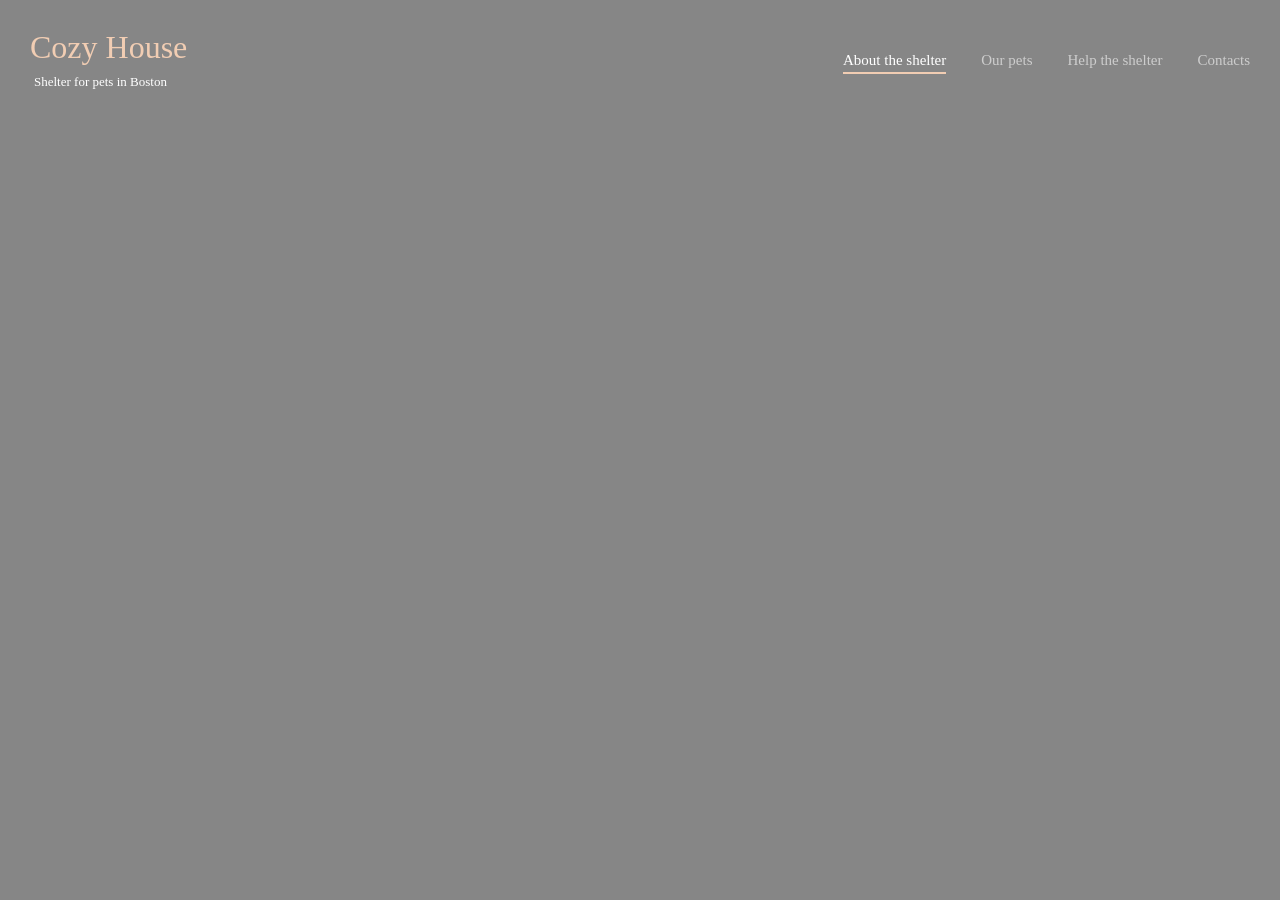
==== index.html @ 493c9ccb "header done adaptive+" ====
<!DOCTYPE html>
<html lang="en">
<head>
    <meta charset="UTF-8">
    <meta name="viewport" content="width=device-width, initial-scale=1.0">
    <title>Document</title>
    <link rel="stylesheet" href="style.css">
</head>
    <body>
       <header>
            <div class="logo">
                <p class="logo_title">Cozy House</p>
                <p class="logo_subtitle">Shelter for pets in Boston</p>
            </div>
            <nav>
                <ul class="nav_list">
                    <li class="active">About the shelter</li>
                    <li>Our pets</li>
                    <li>Help the shelter</li>
                    <li>Contacts</li>
                </ul>
            </nav>
            <img width="30" height="22" src="./images/burger_menu.svg" alt="burger_menu">
       </header>
    </body>
</html>
---- style.css ----
* {
  margin: 0;
  padding: 0;
  box-sizing: border-box;
  transition: 0.5s;
}
body {
  padding: 30px 10px 0px;
  background: #00000079;
}
header {
  display: flex;
  justify-content: space-between;
  align-items: center;
  padding: 0px 10px;
}
header > nav {
  display: none;
}
header > .logo > .logo_title {
  font-size: 32px;
  font-weight: 400;
  line-height: 35.2px;
  letter-spacing: 6%;
  color: #F1CDB3;
  margin-bottom: 10px;
}
header > .logo > .logo_subtitle {
  font-size: 13px;
  font-weight: 400;
  line-height: 14.95px;
  letter-spacing: 10%;
  color: #FFFFFF;
  margin-left: 4px;
}
@media (min-width: 768px) {
  body {
    padding: 30px 30px 0px;
  }
  header {
    padding: 0px;
  }
  header > img {
    display: none;
  }
  header nav {
    display: block;
  }
  header nav > .nav_list {
    display: flex;
    align-items: center;
    gap: 35px;
    list-style-type: none;
  }
  header nav > .nav_list > li {
    font-size: 15px;
    font-weight: 400;
    line-height: 24px;
    letter-spacing: normal;
    color: #CDCDCD;
    position: relative;
  }
  header nav > .nav_list > li:hover {
    color: #FFFFFF;
  }
  header nav > .nav_list > li:hover::after {
    display: block;
    position: absolute;
    content: "";
    width: 100%;
    height: 2px;
    background-color: #F1CDB3;
  }
  header nav > .nav_list > .active {
    color: #FFFFFF;
  }
  header nav > .nav_list > .active::after {
    display: block;
    position: absolute;
    content: "";
    width: 100%;
    height: 2px;
    background-color: #F1CDB3;
  }
}
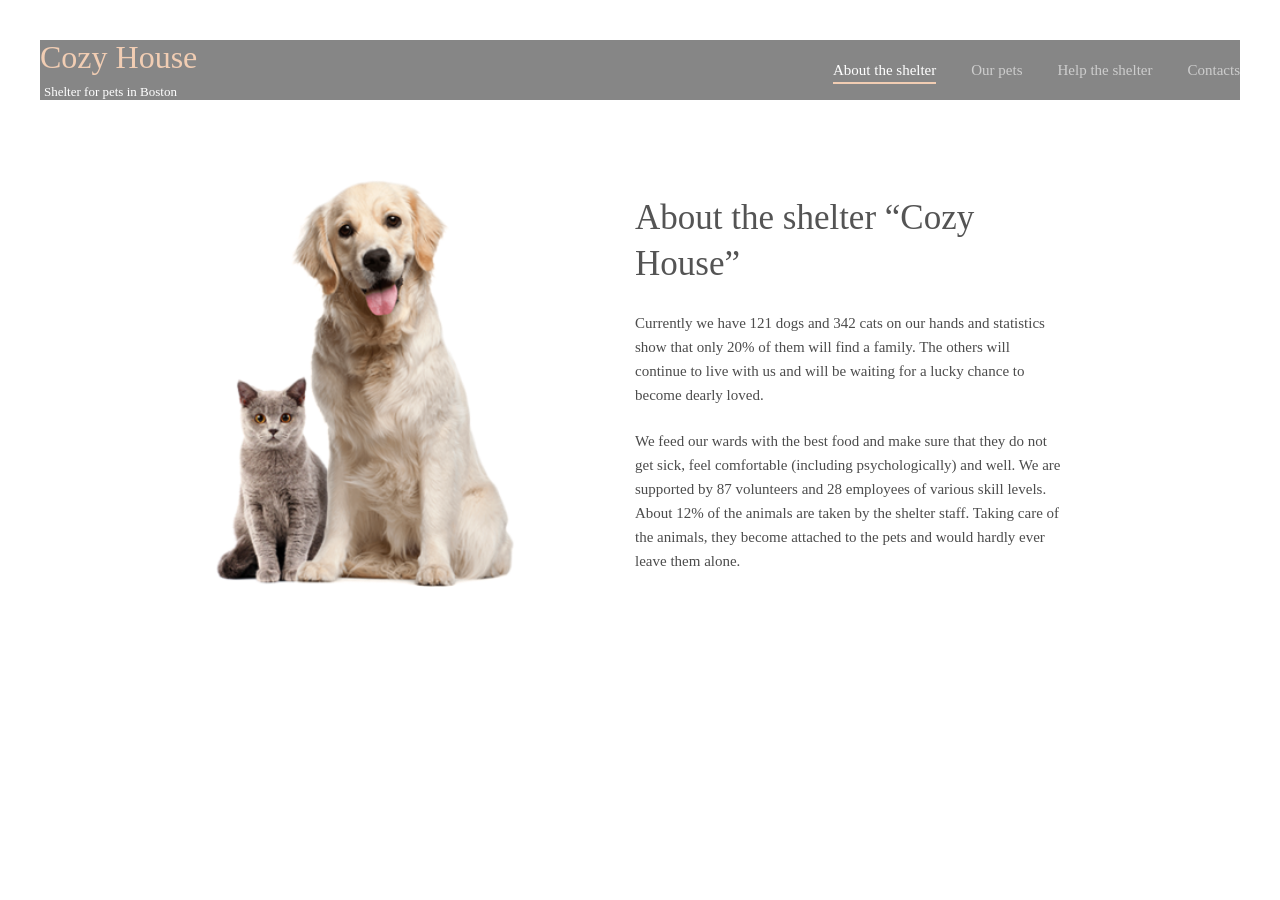
==== commit eb943c3f: "second lesson" ====
--- a/index.html
+++ b/index.html
@@ -22,5 +22,23 @@
             </nav>
             <img width="30" height="22" src="./images/burger_menu.svg" alt="burger_menu">
        </header>
+       <main>
+        <section id="hero"></section>
+        <section id="about_us">
+            <div class="about_us_info">
+                <h2>
+                    About the shelter
+                    “Cozy House”
+                </h2>
+                <p>
+                    Currently we have 121 dogs and 342 cats on our hands and statistics show that only 20% of them will find a family. The others will continue to live with us and will be waiting for a lucky chance to become dearly loved.
+                </p>
+                <p>
+                    We feed our wards with the best food and make sure that they do not get sick, feel comfortable (including psychologically) and well. We are supported by 87 volunteers and 28 employees of various skill levels. About 12% of the animals are taken by the shelter staff. Taking care of the animals, they become attached to the pets and would hardly ever leave them alone.
+                </p>
+            </div>
+            <img src="./images/about-pets.png" alt="pets_image">
+        </section>
+       </main>
     </body>
 </html>
--- a/style.css
+++ b/style.css
@@ -6,9 +6,9 @@
 }
 body {
   padding: 30px 10px 0px;
+}
+header {
   background: #00000079;
-}
-header {
   display: flex;
   justify-content: space-between;
   align-items: center;
@@ -33,7 +33,38 @@
   color: #FFFFFF;
   margin-left: 4px;
 }
-@media (min-width: 768px) {
+#about_us {
+  background: #FFFFFF;
+  padding: 42px 15px 42.4px;
+  text-align: center;
+}
+#about_us > .about_us_info {
+  text-align: left;
+  margin-bottom: 42px;
+}
+#about_us > .about_us_info > h2 {
+  font-size: 25px;
+  font-weight: 400;
+  line-height: 32.5px;
+  letter-spacing: 6%;
+  color: #545454;
+  margin-bottom: 25px;
+}
+#about_us > .about_us_info > p {
+  font-size: 15px;
+  font-weight: 400;
+  line-height: 24px;
+  letter-spacing: 0px;
+  color: #4C4C4C;
+}
+#about_us > .about_us_info > p:first-of-type {
+  margin-bottom: 22px;
+}
+#about_us > img {
+  width: 260px;
+  height: 353.6px;
+}
+@media (min-width: 768px) and (max-width: 1280px) {
   body {
     padding: 30px 30px 0px;
   }
@@ -82,4 +113,93 @@
     height: 2px;
     background-color: #F1CDB3;
   }
-}
+  #about_us {
+    width: 437px;
+    margin: auto;
+    padding: 80px 0 100px;
+    text-align: center;
+  }
+  #about_us > .about_us_info {
+    text-align: left;
+    margin-bottom: 80px;
+  }
+  #about_us > .about_us_info > h2 {
+    font-size: 35px;
+    font-weight: 400;
+    line-height: 45.5px;
+    letter-spacing: 6%;
+    color: #545454;
+  }
+  #about_us > img {
+    width: 300px;
+    height: 408px;
+  }
+}
+@media (min-width: 1280px) {
+  body {
+    padding: 40px 40px 0px;
+  }
+  header {
+    padding: 0px;
+  }
+  header > img {
+    display: none;
+  }
+  header nav {
+    display: block;
+  }
+  header nav > .nav_list {
+    display: flex;
+    align-items: center;
+    gap: 35px;
+    list-style-type: none;
+  }
+  header nav > .nav_list > li {
+    font-size: 15px;
+    font-weight: 400;
+    line-height: 24px;
+    letter-spacing: normal;
+    color: #CDCDCD;
+    position: relative;
+  }
+  header nav > .nav_list > li:hover {
+    color: #FFFFFF;
+  }
+  header nav > .nav_list > li:hover::after {
+    display: block;
+    position: absolute;
+    content: "";
+    width: 100%;
+    height: 2px;
+    background-color: #F1CDB3;
+  }
+  header nav > .nav_list > .active {
+    color: #FFFFFF;
+  }
+  header nav > .nav_list > .active::after {
+    display: block;
+    position: absolute;
+    content: "";
+    width: 100%;
+    height: 2px;
+    background-color: #F1CDB3;
+  }
+  #about_us {
+    width: 100%;
+    padding: 80px 0 100px;
+    display: flex;
+    flex-direction: row-reverse;
+    align-items: center;
+    justify-content: center;
+    gap: 120px;
+  }
+  #about_us > .about_us_info {
+    width: 430px;
+    text-align: left;
+    margin-bottom: 0px;
+  }
+  #about_us > img {
+    width: 300px;
+    height: 408px;
+  }
+}
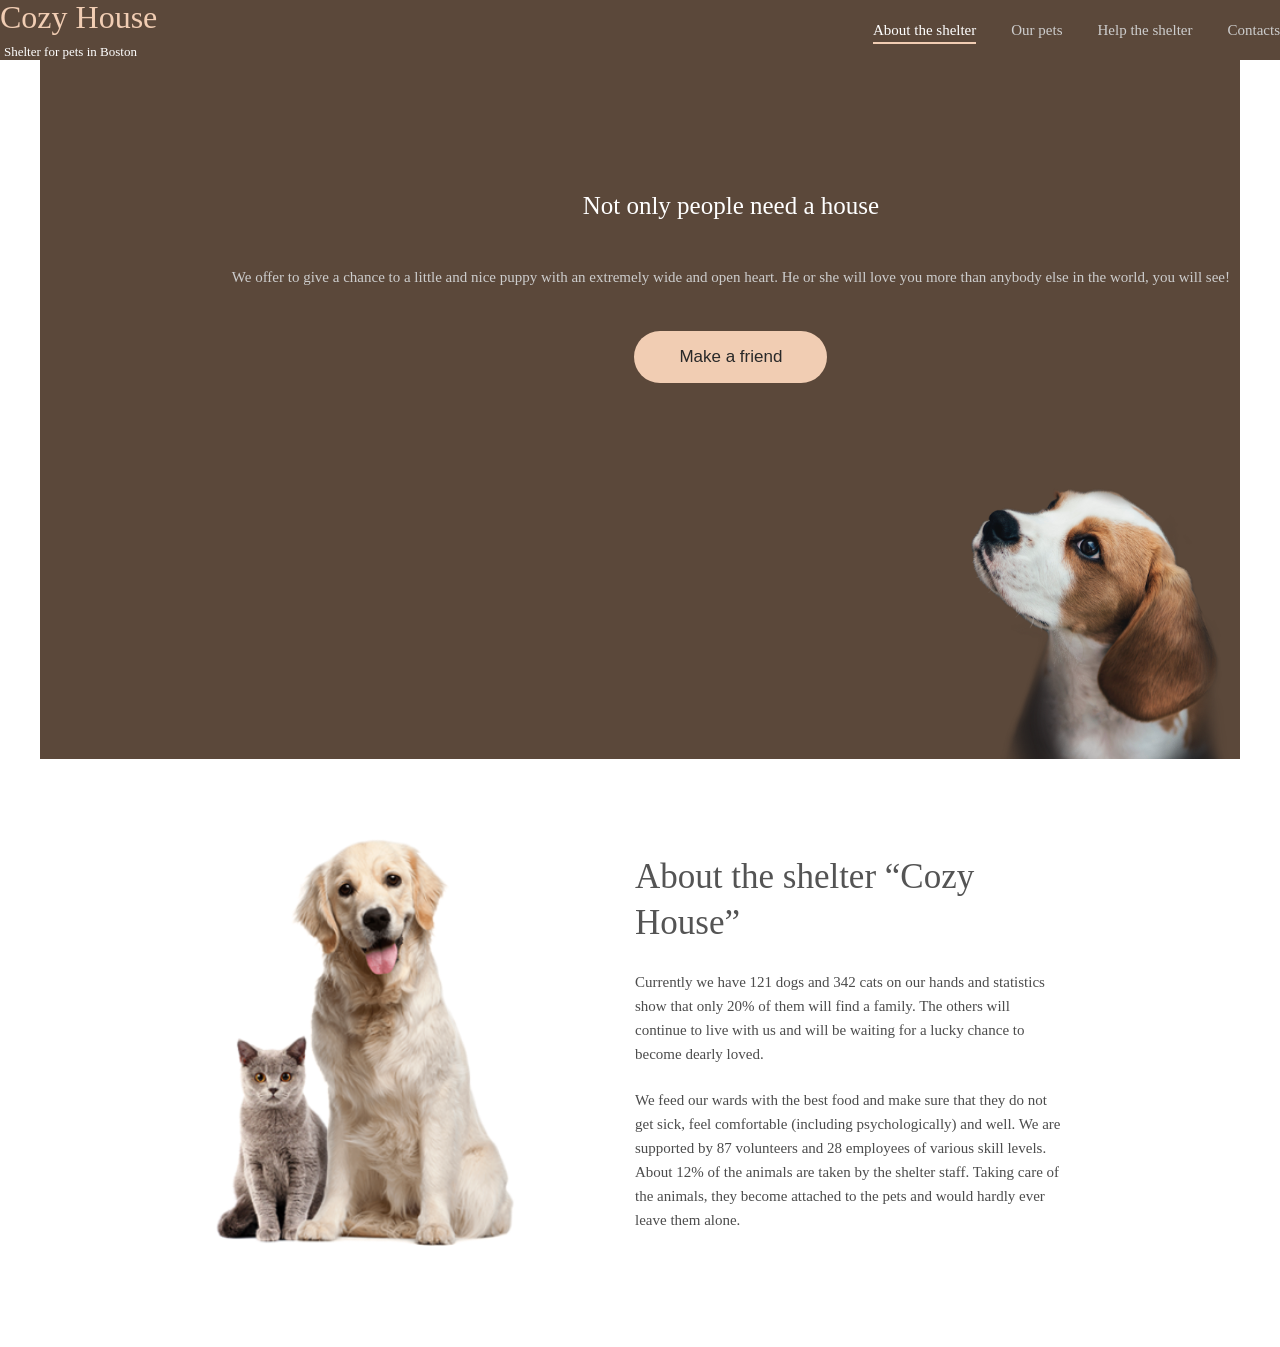
==== commit 3c49d741: "second lesson" ====
--- a/index.html
+++ b/index.html
@@ -23,7 +23,19 @@
             <img width="30" height="22" src="./images/burger_menu.svg" alt="burger_menu">
        </header>
        <main>
-        <section id="hero"></section>
+        <section id="hero">
+            <div class="content">
+                <h1>
+                    Not only people
+                    need a house
+                </h1>
+                <p>
+                    We offer to give a chance to a little and nice puppy with an extremely wide and open heart. He or she will love you more than anybody else in the world, you will see!
+                </p>
+                <button type="button">Make a friend</button>
+            </div>
+            <img src="./images/hero_image.png" alt="big_pat_image">
+        </section>
         <section id="about_us">
             <div class="about_us_info">
                 <h2>
--- a/style.css
+++ b/style.css
@@ -4,15 +4,19 @@
   box-sizing: border-box;
   transition: 0.5s;
 }
-body {
-  padding: 30px 10px 0px;
+section {
+  padding: 0px 10px;
 }
 header {
-  background: #00000079;
+  position: fixed;
+  background: linear-gradient(#5B483A 100%, #262425 100%, #211F20);
+  top: 0px;
+  padding: 30px 10px;
+  left: 0;
+  width: 100%;
   display: flex;
   justify-content: space-between;
   align-items: center;
-  padding: 0px 10px;
 }
 header > nav {
   display: none;
@@ -32,6 +36,51 @@
   letter-spacing: 10%;
   color: #FFFFFF;
   margin-left: 4px;
+}
+#hero {
+  width: 100%;
+  padding-top: 150px;
+  display: flex;
+  flex-direction: column;
+  align-items: end;
+  background: linear-gradient(#5B483A 100%, #262425 100%, #211F20);
+}
+#hero > .content {
+  text-align: center;
+  margin-bottom: 105px;
+}
+#hero > .content > h1 {
+  font-size: 25px;
+  font-weight: 400;
+  line-height: 32.5px;
+  letter-spacing: 6%;
+  color: #FFFFFF;
+  width: 50%;
+  margin: 0px auto 42px;
+}
+#hero > .content > p {
+  font-size: 15px;
+  font-weight: 400;
+  line-height: 24px;
+  letter-spacing: 0px;
+  color: #CDCDCD;
+  margin-bottom: 42px;
+}
+#hero > .content > button {
+  border-radius: 100px;
+  border: none;
+  outline: none;
+  padding: 15px 45px;
+  background-color: #F1CDB3;
+  font-size: 17px;
+  font-weight: 400;
+  line-height: 22.1px;
+  letter-spacing: 6%;
+  color: #292929;
+}
+#hero > img {
+  width: 260px;
+  height: 271.77px;
 }
 #about_us {
   background: #FFFFFF;
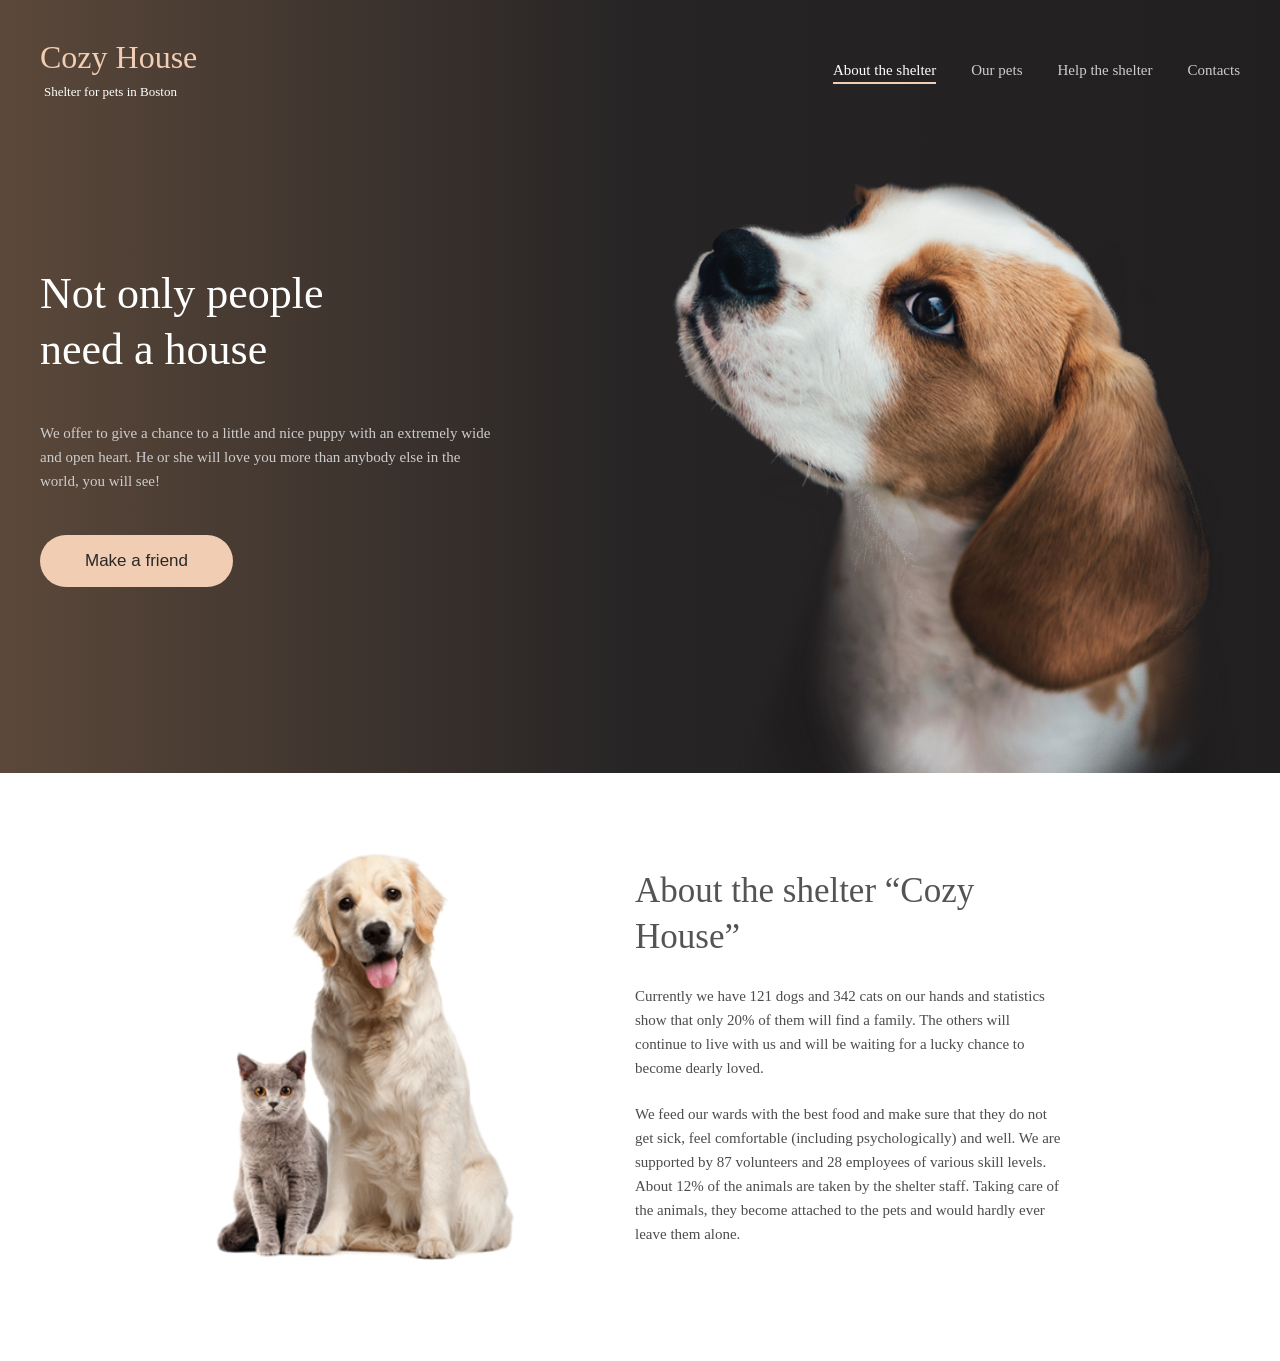
==== commit c4a180fc: "second lesson" ====
--- a/index.html
+++ b/index.html
@@ -52,5 +52,8 @@
             <img src="./images/about-pets.png" alt="pets_image">
         </section>
        </main>
+       <footer>
+        
+       </footer>
     </body>
 </html>
--- a/style.css
+++ b/style.css
@@ -4,12 +4,20 @@
   box-sizing: border-box;
   transition: 0.5s;
 }
+body {
+  display: flex;
+  flex-direction: column;
+  min-height: 100vh;
+}
+main {
+  flex: 1 1 auto;
+}
 section {
   padding: 0px 10px;
 }
 header {
   position: fixed;
-  background: linear-gradient(#5B483A 100%, #262425 100%, #211F20);
+  background: linear-gradient(to right, #5B483A, #262425, #211F20);
   top: 0px;
   padding: 30px 10px;
   left: 0;
@@ -43,7 +51,7 @@
   display: flex;
   flex-direction: column;
   align-items: end;
-  background: linear-gradient(#5B483A 100%, #262425 100%, #211F20);
+  background: linear-gradient(to right, #5B483A, #262425, #211F20);
 }
 #hero > .content {
   text-align: center;
@@ -114,11 +122,11 @@
   height: 353.6px;
 }
 @media (min-width: 768px) and (max-width: 1280px) {
-  body {
-    padding: 30px 30px 0px;
+  section {
+    padding: 0px 30px;
   }
   header {
-    padding: 0px;
+    padding: 30px;
   }
   header > img {
     display: none;
@@ -161,6 +169,41 @@
     width: 100%;
     height: 2px;
     background-color: #F1CDB3;
+  }
+  #hero {
+    width: 100%;
+    padding-top: 150px;
+    display: flex;
+    flex-direction: column;
+    align-items: center;
+  }
+  #hero > .content {
+    margin-bottom: 100px;
+    width: 460px;
+  }
+  #hero > .content > h1 {
+    font-size: 44px;
+    font-weight: 400;
+    line-height: 56.2px;
+    letter-spacing: 6%;
+    color: #FFFFFF;
+    width: 75%;
+    margin: 0px 0px 42px;
+    text-align: left;
+  }
+  #hero > .content > p {
+    font-size: 15px;
+    font-weight: 400;
+    line-height: 24px;
+    letter-spacing: 0px;
+    color: #CDCDCD;
+    margin-bottom: 42px;
+    text-align: left;
+  }
+  #hero > img {
+    align-self: end;
+    width: 569px;
+    height: 593px;
   }
   #about_us {
     width: 437px;
@@ -185,11 +228,11 @@
   }
 }
 @media (min-width: 1280px) {
-  body {
-    padding: 40px 40px 0px;
+  section {
+    padding: 0px 40px;
   }
   header {
-    padding: 0px;
+    padding: 40px;
   }
   header > img {
     display: none;
@@ -233,6 +276,40 @@
     height: 2px;
     background-color: #F1CDB3;
   }
+  #hero {
+    width: 100%;
+    padding-top: 180px;
+    display: flex;
+    flex-direction: row;
+    align-items: center;
+    justify-content: space-between;
+  }
+  #hero > .content {
+    margin-bottom: 100px;
+    width: 460px;
+    text-align: left;
+  }
+  #hero > .content > h1 {
+    font-size: 44px;
+    font-weight: 400;
+    line-height: 56.2px;
+    letter-spacing: 6%;
+    color: #FFFFFF;
+    width: 75%;
+    margin: 0px 0px 42px;
+  }
+  #hero > .content > p {
+    font-size: 15px;
+    font-weight: 400;
+    line-height: 24px;
+    letter-spacing: 0px;
+    color: #CDCDCD;
+    margin-bottom: 42px;
+  }
+  #hero > img {
+    width: 569px;
+    height: 593px;
+  }
   #about_us {
     width: 100%;
     padding: 80px 0 100px;
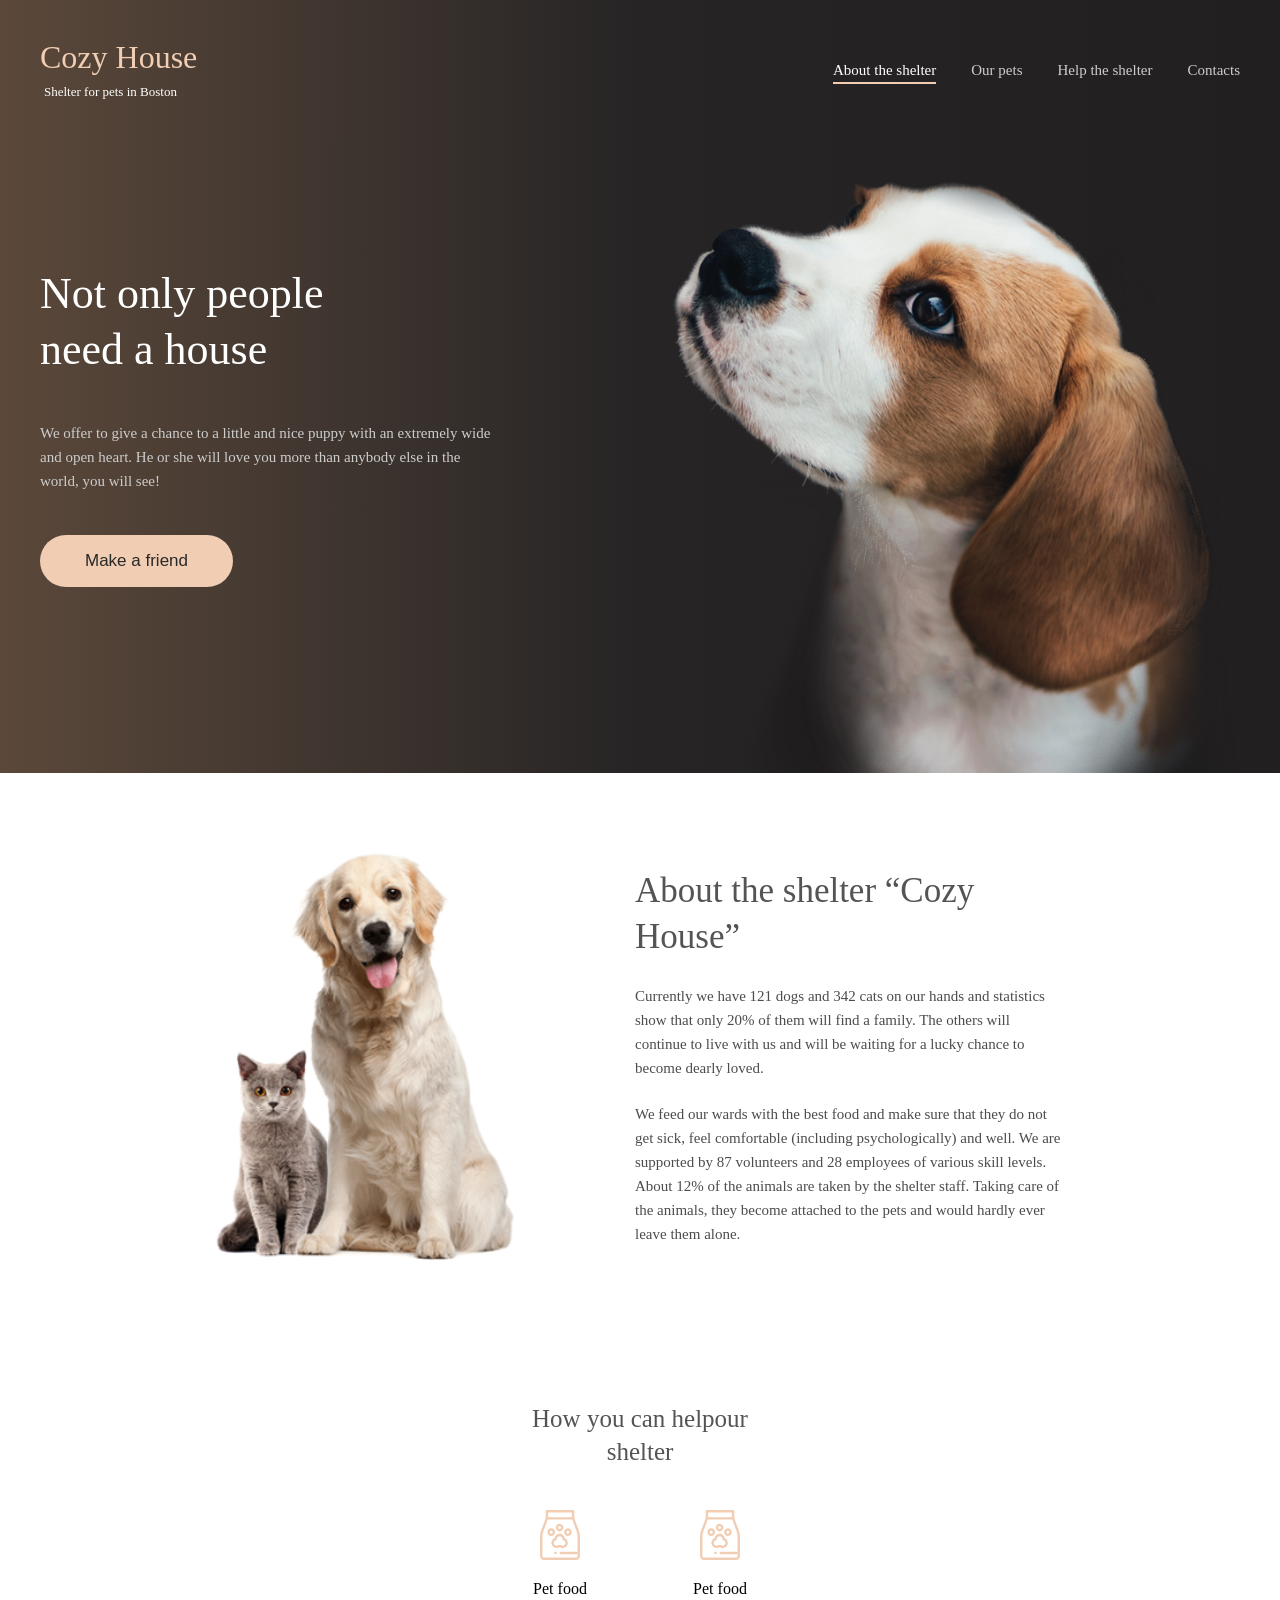
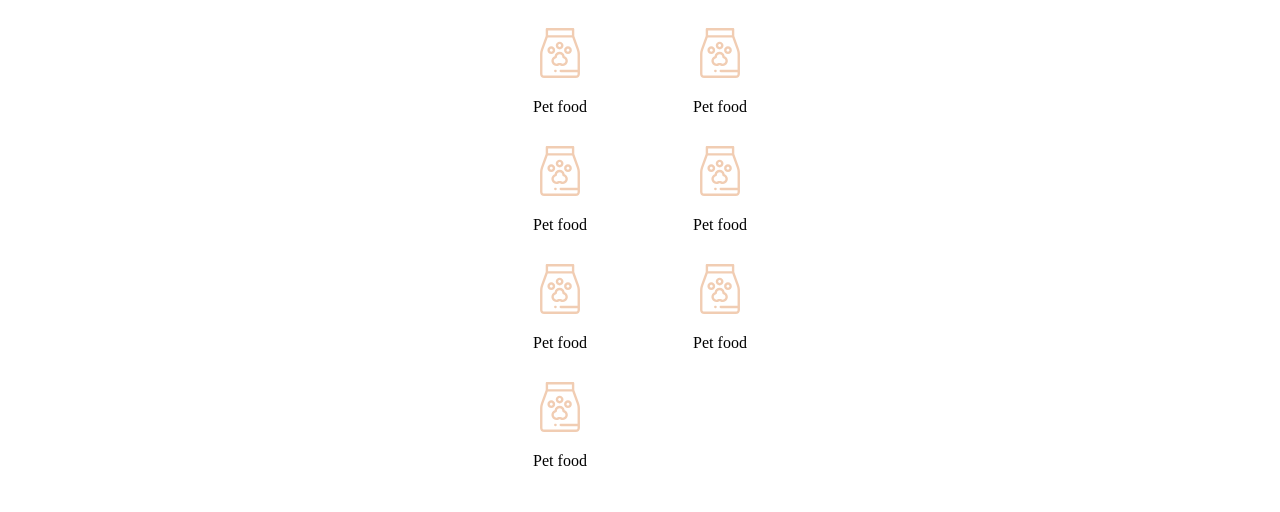
==== commit f354786b: "help block" ====
--- a/index.html
+++ b/index.html
@@ -51,6 +51,49 @@
             </div>
             <img src="./images/about-pets.png" alt="pets_image">
         </section>
+        <section id="help">
+            <h4>
+                How you can helpour shelter
+            </h4>
+            <ul class="help_options_wrapper">
+                <li class="help_option">
+                    <img src="./images/pets_food_icon.svg" alt="help_option_icon">
+                    Pet food
+                </li>
+                <li class="help_option">
+                    <img src="./images/pets_food_icon.svg" alt="help_option_icon">
+                    Pet food
+                </li>
+                <li class="help_option">
+                    <img src="./images/pets_food_icon.svg" alt="help_option_icon">
+                    Pet food
+                </li>
+                <li class="help_option">
+                    <img src="./images/pets_food_icon.svg" alt="help_option_icon">
+                    Pet food
+                </li>
+                <li class="help_option">
+                    <img src="./images/pets_food_icon.svg" alt="help_option_icon">
+                    Pet food
+                </li>
+                <li class="help_option">
+                    <img src="./images/pets_food_icon.svg" alt="help_option_icon">
+                    Pet food
+                </li>
+                <li class="help_option">
+                    <img src="./images/pets_food_icon.svg" alt="help_option_icon">
+                    Pet food
+                </li>
+                <li class="help_option">
+                    <img src="./images/pets_food_icon.svg" alt="help_option_icon">
+                    Pet food
+                </li>
+                <li class="help_option">
+                    <img src="./images/pets_food_icon.svg" alt="help_option_icon">
+                    Pet food
+                </li>
+            </ul>
+        </section>
        </main>
        <footer>
         
--- a/style.css
+++ b/style.css
@@ -121,6 +121,46 @@
   width: 260px;
   height: 353.6px;
 }
+#help {
+  padding: 42px 15px;
+}
+#help > h4 {
+  width: 220px;
+  margin: 0px auto 42px;
+  text-align: center;
+  font-size: 25px;
+  font-weight: 400;
+  line-height: 32.5px;
+  letter-spacing: 6%;
+  color: #545454;
+}
+#help > .help_options_wrapper {
+  width: 290px;
+  margin: auto;
+  list-style-type: none;
+  display: flex;
+  flex-wrap: wrap;
+  gap: 30px;
+}
+#help > .help_options_wrapper > .help_option {
+  width: 130px;
+  display: flex;
+  flex-direction: column;
+  align-items: center;
+  justify-self: center;
+  gap: 20px;
+}
+#help > .help_options_wrapper > .help_option > img {
+  width: 50px;
+  height: 50px;
+}
+#help > .help_options_wrapper > .help_option > p {
+  font-size: 15px;
+  font-weight: 400;
+  line-height: 16.5px;
+  letter-spacing: 6%;
+  color: #545454;
+}
 @media (min-width: 768px) and (max-width: 1280px) {
   section {
     padding: 0px 30px;
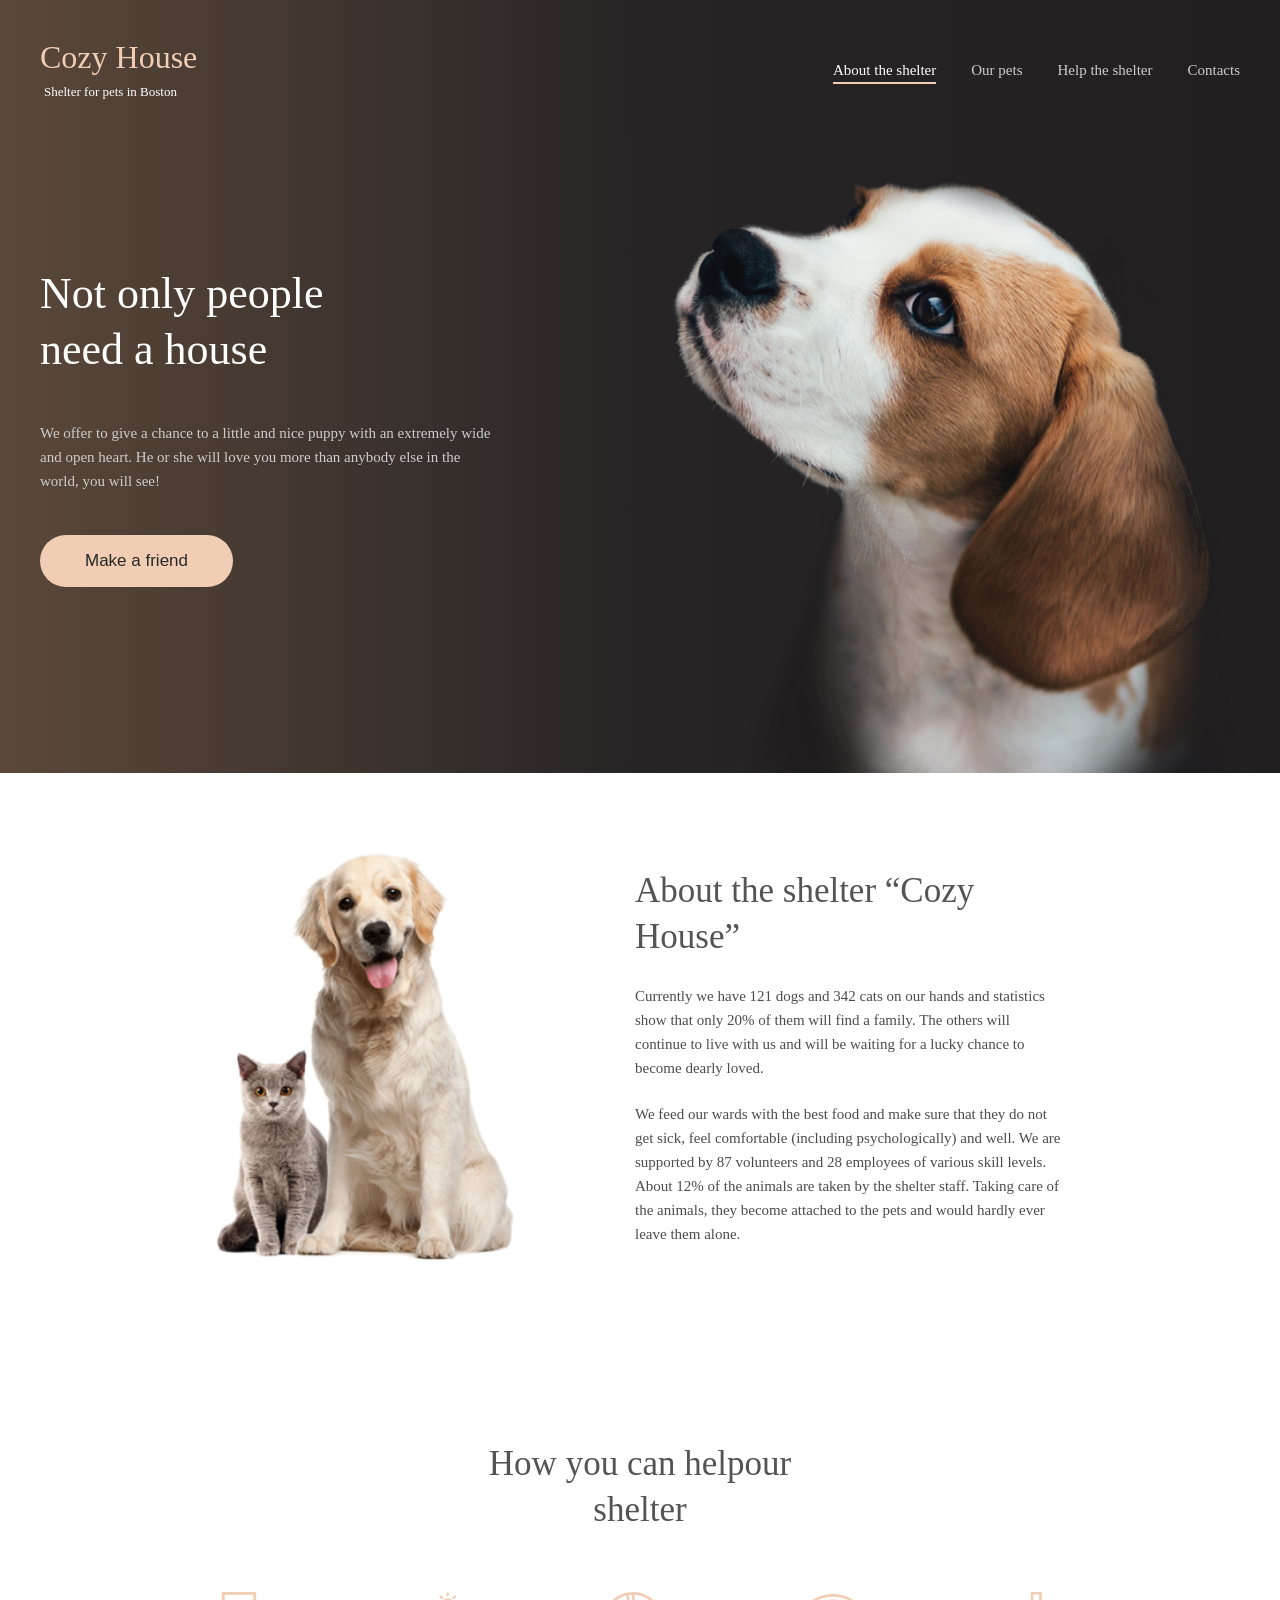
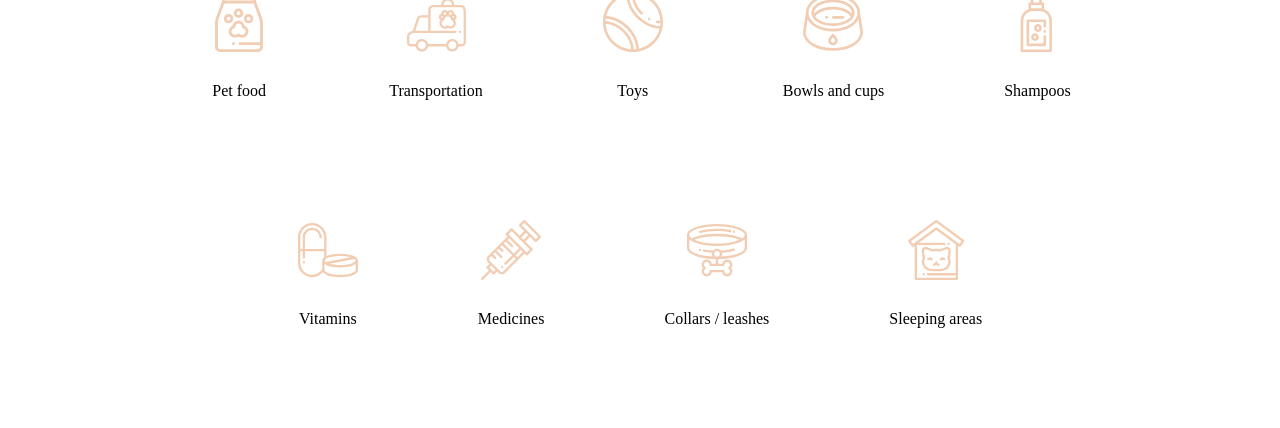
==== commit 6dcdd597: "help block adaptive" ====
--- a/index.html
+++ b/index.html
@@ -57,40 +57,40 @@
             </h4>
             <ul class="help_options_wrapper">
                 <li class="help_option">
-                    <img src="./images/pets_food_icon.svg" alt="help_option_icon">
+                    <img src="./images/help_icons/pets_food_icon.svg" alt="help_option_icon">
                     Pet food
                 </li>
                 <li class="help_option">
-                    <img src="./images/pets_food_icon.svg" alt="help_option_icon">
-                    Pet food
+                    <img src="./images/help_icons/icon-transportation.svg" alt="help_option_icon">
+                    Transportation
                 </li>
                 <li class="help_option">
-                    <img src="./images/pets_food_icon.svg" alt="help_option_icon">
-                    Pet food
+                    <img src="./images/help_icons/icon-toys.svg" alt="help_option_icon">
+                    Toys
                 </li>
                 <li class="help_option">
-                    <img src="./images/pets_food_icon.svg" alt="help_option_icon">
-                    Pet food
+                    <img src="./images/help_icons/icon-bowls-and-cups.svg" alt="help_option_icon">
+                    Bowls and cups
                 </li>
                 <li class="help_option">
-                    <img src="./images/pets_food_icon.svg" alt="help_option_icon">
-                    Pet food
+                    <img src="./images/help_icons/icon-shampoos.svg" alt="help_option_icon">
+                    Shampoos
                 </li>
                 <li class="help_option">
-                    <img src="./images/pets_food_icon.svg" alt="help_option_icon">
-                    Pet food
+                    <img src="./images/help_icons/icon-vitamins.svg" alt="help_option_icon">
+                    Vitamins
                 </li>
                 <li class="help_option">
-                    <img src="./images/pets_food_icon.svg" alt="help_option_icon">
-                    Pet food
+                    <img src="./images/help_icons/icon-medicines.svg" alt="help_option_icon">
+                    Medicines
                 </li>
                 <li class="help_option">
-                    <img src="./images/pets_food_icon.svg" alt="help_option_icon">
-                    Pet food
+                    <img src="./images/help_icons/icon-collars-leashes.svg" alt="help_option_icon">
+                    Collars / leashes
                 </li>
                 <li class="help_option">
-                    <img src="./images/pets_food_icon.svg" alt="help_option_icon">
-                    Pet food
+                    <img src="./images/help_icons/icon-sleeping-area.svg" alt="help_option_icon">
+                    Sleeping areas
                 </li>
             </ul>
         </section>
--- a/style.css
+++ b/style.css
@@ -147,12 +147,7 @@
   display: flex;
   flex-direction: column;
   align-items: center;
-  justify-self: center;
   gap: 20px;
-}
-#help > .help_options_wrapper > .help_option > img {
-  width: 50px;
-  height: 50px;
 }
 #help > .help_options_wrapper > .help_option > p {
   font-size: 15px;
@@ -265,6 +260,39 @@
   #about_us > img {
     width: 300px;
     height: 408px;
+  }
+  #help {
+    padding: 80px 0px 100px;
+  }
+  #help > h4 {
+    width: 308px;
+    margin: 0px auto 60px;
+    text-align: center;
+    font-size: 35px;
+    font-weight: 400;
+    line-height: 45.5px;
+    letter-spacing: 6%;
+    color: #545454;
+  }
+  #help > .help_options_wrapper {
+    width: 630px;
+    margin: auto;
+    gap: 55px 60px;
+  }
+  #help > .help_options_wrapper > .help_option {
+    width: 170px;
+    gap: 30px;
+  }
+  #help > .help_options_wrapper > .help_option > img {
+    width: 60px;
+    height: 60px;
+  }
+  #help > .help_options_wrapper > .help_option > p {
+    font-size: 20px;
+    font-weight: 400;
+    line-height: 23px;
+    letter-spacing: 6%;
+    color: #545454;
   }
 }
 @media (min-width: 1280px) {
@@ -368,4 +396,38 @@
     width: 300px;
     height: 408px;
   }
-}
+  #help {
+    padding: 80px 0px 100px;
+  }
+  #help > h4 {
+    width: 308px;
+    margin: 0px auto 60px;
+    text-align: center;
+    font-size: 35px;
+    font-weight: 400;
+    line-height: 45.5px;
+    letter-spacing: 6%;
+    color: #545454;
+  }
+  #help > .help_options_wrapper {
+    min-width: 1026px;
+    margin: auto;
+    gap: 120px;
+    justify-content: center;
+  }
+  #help > .help_options_wrapper > .help_option {
+    width: fit-content;
+    gap: 30px;
+  }
+  #help > .help_options_wrapper > .help_option > img {
+    width: 60px;
+    height: 60px;
+  }
+  #help > .help_options_wrapper > .help_option > p {
+    font-size: 20px;
+    font-weight: 400;
+    line-height: 23px;
+    letter-spacing: 6%;
+    color: #545454;
+  }
+}
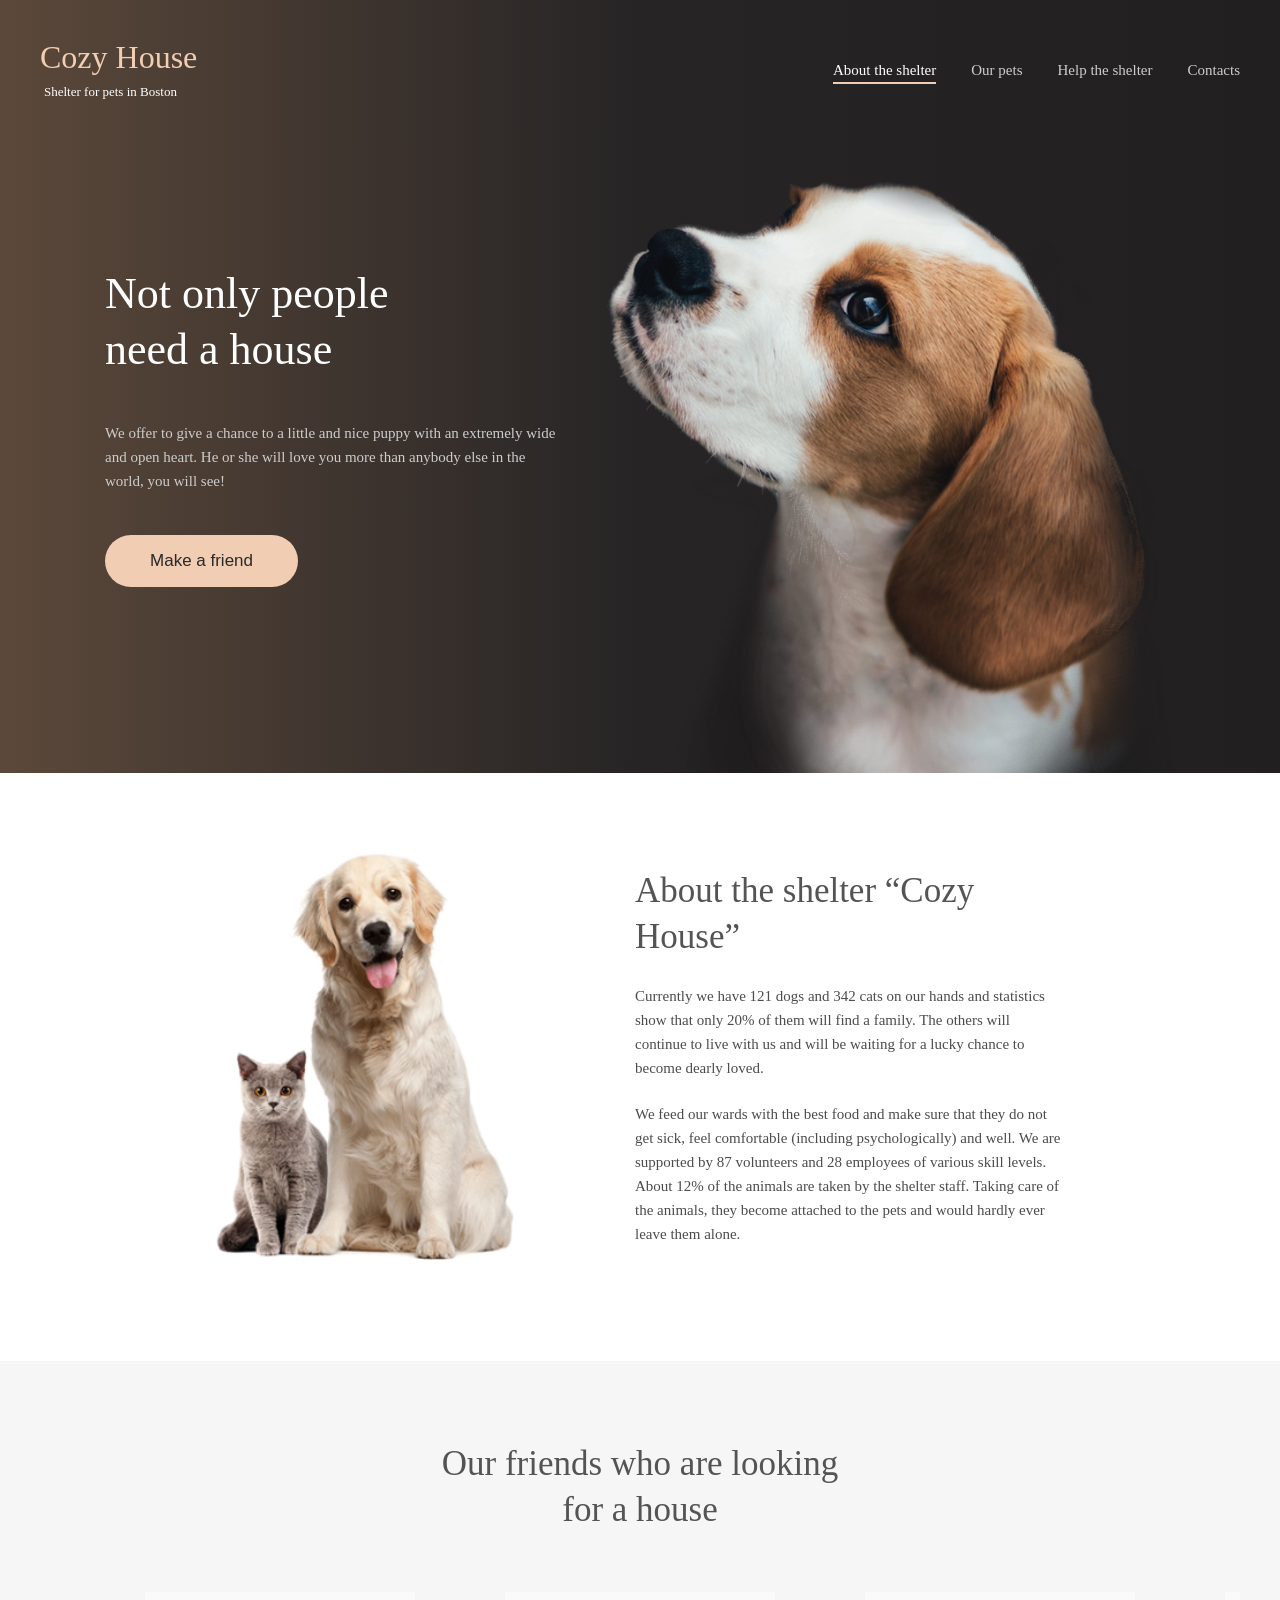
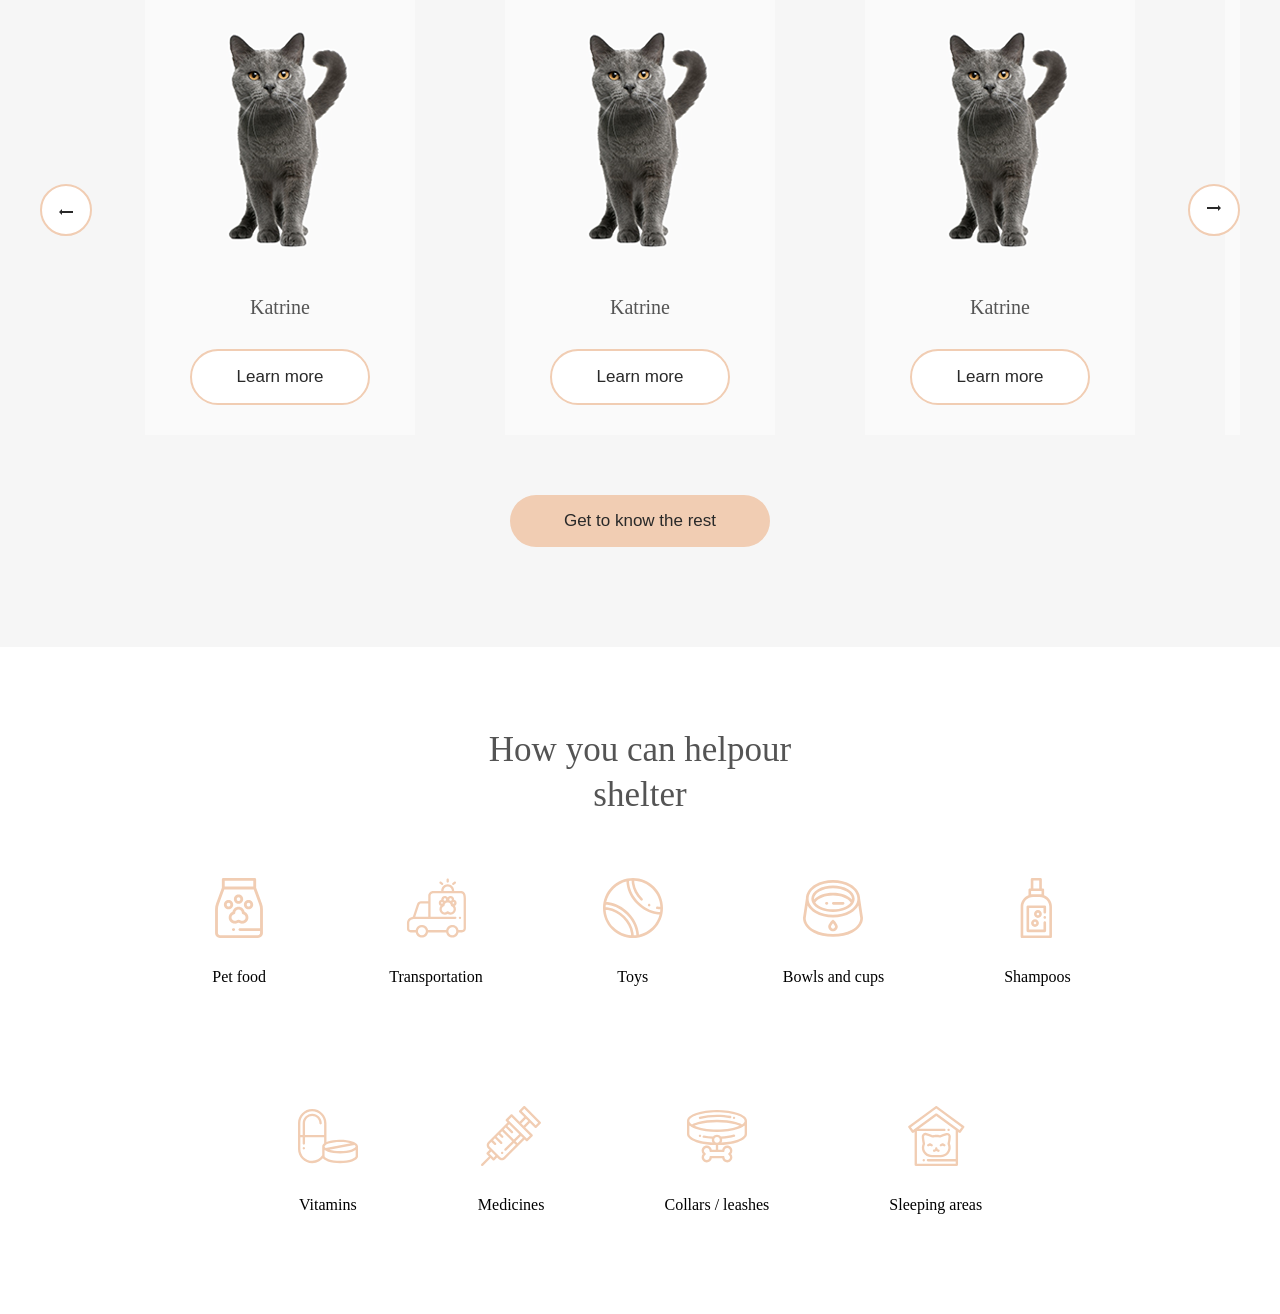
==== commit 67d9df7e: "slider done" ====
--- a/index.html
+++ b/index.html
@@ -51,6 +51,60 @@
             </div>
             <img src="./images/about-pets.png" alt="pets_image">
         </section>
+        <section id="our_pets">
+            <div>
+                <h3>
+                    Our friends who are looking for a house
+                </h3>
+                <ul id="slider">
+                    <li class="slide">
+                        <img width="270" height="270" src="./images/slider/pets-katrine.png" alt="pet">
+                        <h4>Katrine</h4>
+                        <button>Learn more</button>
+                    </li>
+                    <li class="slide">
+                        <img width="270" height="270" src="./images/slider/pets-katrine.png" alt="pet">
+                        <h4>Katrine</h4>
+                        <button>Learn more</button>
+                    </li>
+                    <li class="slide">
+                        <img width="270" height="270" src="./images/slider/pets-katrine.png" alt="pet">
+                        <h4>Katrine</h4>
+                        <button>Learn more</button>
+                    </li>
+                    <li class="slide">
+                        <img width="270" height="270" src="./images/slider/pets-katrine.png" alt="pet">
+                        <h4>Katrine</h4>
+                        <button>Learn more</button>
+                    </li>
+                    <li class="slide">
+                        <img width="270" height="270" src="./images/slider/pets-katrine.png" alt="pet">
+                        <h4>Katrine</h4>
+                        <button>Learn more</button>
+                    </li>
+                    <li class="slide">
+                        <img width="270" height="270" src="./images/slider/pets-katrine.png" alt="pet">
+                        <h4>Katrine</h4>
+                        <button>Learn more</button>
+                    </li>
+                    <button class="tablet_btn" id="left">
+                        <img src="./images/Arrow.svg" alt="arrow">
+                    </button>
+                    <button class="tablet_btn" id="right">
+                        <img src="./images/Arrow.svg" alt="arrow">
+                    </button>
+                </ul>
+                <div class="controllers_wrapper">
+                    <button id="left">
+                        <img src="./images/Arrow.svg" alt="arrow">
+                    </button>
+                    <button id="right">
+                        <img src="./images/Arrow.svg" alt="arrow">
+                    </button>
+               </div>
+                <button>Get to know the rest</button>
+            </div>
+        </section>
         <section id="help">
             <h4>
                 How you can helpour shelter
@@ -99,4 +153,5 @@
         
        </footer>
     </body>
+    <script src="./app.js"></script>
 </html>
--- a/style.css
+++ b/style.css
@@ -17,7 +17,7 @@
 }
 header {
   position: fixed;
-  background: linear-gradient(to right, #5B483A, #262425, #211F20);
+  background: linear-gradient(to right, #5b483a, #262425, #211f20);
   top: 0px;
   padding: 30px 10px;
   left: 0;
@@ -25,6 +25,7 @@
   display: flex;
   justify-content: space-between;
   align-items: center;
+  z-index: 100;
 }
 header > nav {
   display: none;
@@ -34,7 +35,7 @@
   font-weight: 400;
   line-height: 35.2px;
   letter-spacing: 6%;
-  color: #F1CDB3;
+  color: #f1cdb3;
   margin-bottom: 10px;
 }
 header > .logo > .logo_subtitle {
@@ -42,7 +43,7 @@
   font-weight: 400;
   line-height: 14.95px;
   letter-spacing: 10%;
-  color: #FFFFFF;
+  color: #ffffff;
   margin-left: 4px;
 }
 #hero {
@@ -51,7 +52,7 @@
   display: flex;
   flex-direction: column;
   align-items: end;
-  background: linear-gradient(to right, #5B483A, #262425, #211F20);
+  background: linear-gradient(to right, #5b483a, #262425, #211f20);
 }
 #hero > .content {
   text-align: center;
@@ -62,7 +63,7 @@
   font-weight: 400;
   line-height: 32.5px;
   letter-spacing: 6%;
-  color: #FFFFFF;
+  color: #ffffff;
   width: 50%;
   margin: 0px auto 42px;
 }
@@ -71,7 +72,7 @@
   font-weight: 400;
   line-height: 24px;
   letter-spacing: 0px;
-  color: #CDCDCD;
+  color: #cdcdcd;
   margin-bottom: 42px;
 }
 #hero > .content > button {
@@ -79,7 +80,7 @@
   border: none;
   outline: none;
   padding: 15px 45px;
-  background-color: #F1CDB3;
+  background-color: #f1cdb3;
   font-size: 17px;
   font-weight: 400;
   line-height: 22.1px;
@@ -91,7 +92,7 @@
   height: 271.77px;
 }
 #about_us {
-  background: #FFFFFF;
+  background: #ffffff;
   padding: 42px 15px 42.4px;
   text-align: center;
 }
@@ -112,7 +113,7 @@
   font-weight: 400;
   line-height: 24px;
   letter-spacing: 0px;
-  color: #4C4C4C;
+  color: #4c4c4c;
 }
 #about_us > .about_us_info > p:first-of-type {
   margin-bottom: 22px;
@@ -120,6 +121,104 @@
 #about_us > img {
   width: 260px;
   height: 353.6px;
+}
+#our_pets {
+  padding: 42px 10px;
+  width: 100%;
+  background: #f6f6f6;
+}
+#our_pets > div {
+  gap: 42px;
+  width: 300px;
+  margin: auto;
+  display: flex;
+  flex-direction: column;
+  align-items: center;
+}
+#our_pets > div > h3 {
+  text-align: center;
+  font-size: 25px;
+  font-weight: 400;
+  line-height: 32.5px;
+  letter-spacing: 6%;
+  color: #545454;
+}
+#our_pets > div > #slider {
+  -ms-overflow-style: none;
+  overflow: -moz-scrollbars-none;
+  list-style-type: none;
+  width: 270px;
+  gap: 20px;
+  display: flex;
+  overflow-x: hidden;
+}
+#our_pets > div > #slider::-webkit-scrollbar {
+  width: 0;
+}
+#our_pets > div > #slider > .slide {
+  text-align: center;
+  padding-bottom: 30px;
+  background: #fafafa;
+}
+#our_pets > div > #slider > .slide > img {
+  width: 270px;
+  height: 270px;
+}
+#our_pets > div > #slider > .slide > h4 {
+  margin-block: 30px;
+  font-size: 20px;
+  font-weight: 400;
+  line-height: 22.72px;
+  letter-spacing: 6%;
+  color: #545454;
+}
+#our_pets > div > #slider > .slide > button {
+  padding: 15px 45px;
+  border: 2px solid #f1cdb3;
+  border-radius: 100px;
+  background-color: white;
+  font-size: 17px;
+  font-weight: 400;
+  line-height: 22.1px;
+  letter-spacing: 6%;
+  color: #292929;
+}
+#our_pets > div > #slider .tablet_btn {
+  display: none;
+}
+#our_pets > div > .controllers_wrapper {
+  display: flex;
+  justify-content: center;
+  gap: 80px;
+  margin-top: 20px;
+}
+#our_pets > div > .controllers_wrapper > button {
+  width: 52px;
+  height: 52px;
+  border-radius: 50%;
+  border: 2px solid #f1cdb3;
+  background-color: white;
+}
+#our_pets > div > .controllers_wrapper > button:hover {
+  transform: scale(1.1);
+}
+#our_pets > div > .controllers_wrapper > #right {
+  transform: rotate(180deg);
+}
+#our_pets > div > .controllers_wrapper > #right:hover {
+  transform: rotate(180deg) scale(1.1);
+}
+#our_pets > div > button {
+  padding: 15px 45px;
+  border: none;
+  width: 260px;
+  border-radius: 100px;
+  background-color: #f1cdb3;
+  font-size: 17px;
+  font-weight: 400;
+  line-height: 22.1px;
+  letter-spacing: 6%;
+  color: #292929;
 }
 #help {
   padding: 42px 15px;
@@ -180,11 +279,11 @@
     font-weight: 400;
     line-height: 24px;
     letter-spacing: normal;
-    color: #CDCDCD;
+    color: #cdcdcd;
     position: relative;
   }
   header nav > .nav_list > li:hover {
-    color: #FFFFFF;
+    color: #ffffff;
   }
   header nav > .nav_list > li:hover::after {
     display: block;
@@ -192,10 +291,10 @@
     content: "";
     width: 100%;
     height: 2px;
-    background-color: #F1CDB3;
+    background-color: #f1cdb3;
   }
   header nav > .nav_list > .active {
-    color: #FFFFFF;
+    color: #ffffff;
   }
   header nav > .nav_list > .active::after {
     display: block;
@@ -203,7 +302,7 @@
     content: "";
     width: 100%;
     height: 2px;
-    background-color: #F1CDB3;
+    background-color: #f1cdb3;
   }
   #hero {
     width: 100%;
@@ -221,7 +320,7 @@
     font-weight: 400;
     line-height: 56.2px;
     letter-spacing: 6%;
-    color: #FFFFFF;
+    color: #ffffff;
     width: 75%;
     margin: 0px 0px 42px;
     text-align: left;
@@ -231,7 +330,7 @@
     font-weight: 400;
     line-height: 24px;
     letter-spacing: 0px;
-    color: #CDCDCD;
+    color: #cdcdcd;
     margin-bottom: 42px;
     text-align: left;
   }
@@ -261,6 +360,58 @@
     width: 300px;
     height: 408px;
   }
+  #our_pets {
+    position: relative;
+    padding: 80px 30px 100px;
+  }
+  #our_pets > div {
+    gap: 60px;
+    width: 708px;
+  }
+  #our_pets > div > h3 {
+    width: 400px;
+    margin: auto;
+    text-align: center;
+    font-size: 35px;
+    font-weight: 400;
+    line-height: 45.5px;
+    letter-spacing: 6%;
+    color: #545454;
+  }
+  #our_pets > div > #slider {
+    list-style-type: none;
+    width: 708px;
+    gap: 40px;
+    padding: 0px 64px;
+    display: flex;
+    position: relative;
+  }
+  #our_pets > div > #slider .tablet_btn {
+    display: block;
+    position: absolute;
+    top: 192px;
+    width: 52px;
+    height: 52px;
+    border-radius: 50%;
+    border: 2px solid #f1cdb3;
+    background-color: white;
+  }
+  #our_pets > div > #slider .tablet_btn:hover {
+    transform: scale(1.1);
+  }
+  #our_pets > div > #slider > #left {
+    left: 0px;
+  }
+  #our_pets > div > #slider > #right {
+    right: 0px;
+    transform: rotate(180deg);
+  }
+  #our_pets > div > #slider > #right:hover {
+    transform: rotate(180deg) scale(1.1);
+  }
+  #our_pets > div > .controllers_wrapper {
+    display: none;
+  }
   #help {
     padding: 80px 0px 100px;
   }
@@ -319,11 +470,11 @@
     font-weight: 400;
     line-height: 24px;
     letter-spacing: normal;
-    color: #CDCDCD;
+    color: #cdcdcd;
     position: relative;
   }
   header nav > .nav_list > li:hover {
-    color: #FFFFFF;
+    color: #ffffff;
   }
   header nav > .nav_list > li:hover::after {
     display: block;
@@ -331,10 +482,10 @@
     content: "";
     width: 100%;
     height: 2px;
-    background-color: #F1CDB3;
+    background-color: #f1cdb3;
   }
   header nav > .nav_list > .active {
-    color: #FFFFFF;
+    color: #ffffff;
   }
   header nav > .nav_list > .active::after {
     display: block;
@@ -342,7 +493,7 @@
     content: "";
     width: 100%;
     height: 2px;
-    background-color: #F1CDB3;
+    background-color: #f1cdb3;
   }
   #hero {
     width: 100%;
@@ -350,7 +501,8 @@
     display: flex;
     flex-direction: row;
     align-items: center;
-    justify-content: space-between;
+    justify-content: center;
+    gap: 3.2vw;
   }
   #hero > .content {
     margin-bottom: 100px;
@@ -362,7 +514,7 @@
     font-weight: 400;
     line-height: 56.2px;
     letter-spacing: 6%;
-    color: #FFFFFF;
+    color: #ffffff;
     width: 75%;
     margin: 0px 0px 42px;
   }
@@ -371,7 +523,7 @@
     font-weight: 400;
     line-height: 24px;
     letter-spacing: 0px;
-    color: #CDCDCD;
+    color: #cdcdcd;
     margin-bottom: 42px;
   }
   #hero > img {
@@ -396,6 +548,56 @@
     width: 300px;
     height: 408px;
   }
+  #our_pets {
+    position: relative;
+    padding: 80px 40px 100px;
+  }
+  #our_pets > div {
+    gap: 60px;
+    width: 1200px;
+  }
+  #our_pets > div > h3 {
+    width: 400px;
+    margin: auto;
+    text-align: center;
+    font-size: 35px;
+    font-weight: 400;
+    line-height: 45.5px;
+    letter-spacing: 6%;
+    color: #545454;
+  }
+  #our_pets > div > #slider {
+    width: 1200px;
+    gap: 90px;
+    padding: 0px 105px;
+    position: relative;
+  }
+  #our_pets > div > #slider .tablet_btn {
+    display: block;
+    position: absolute;
+    top: 192px;
+    width: 52px;
+    height: 52px;
+    border-radius: 50%;
+    border: 2px solid #f1cdb3;
+    background-color: white;
+  }
+  #our_pets > div > #slider .tablet_btn:hover {
+    transform: scale(1.1);
+  }
+  #our_pets > div > #slider > #left {
+    left: 0px;
+  }
+  #our_pets > div > #slider > #right {
+    right: 0px;
+    transform: rotate(180deg);
+  }
+  #our_pets > div > #slider > #right:hover {
+    transform: rotate(180deg) scale(1.1);
+  }
+  #our_pets > div > .controllers_wrapper {
+    display: none;
+  }
   #help {
     padding: 80px 0px 100px;
   }
